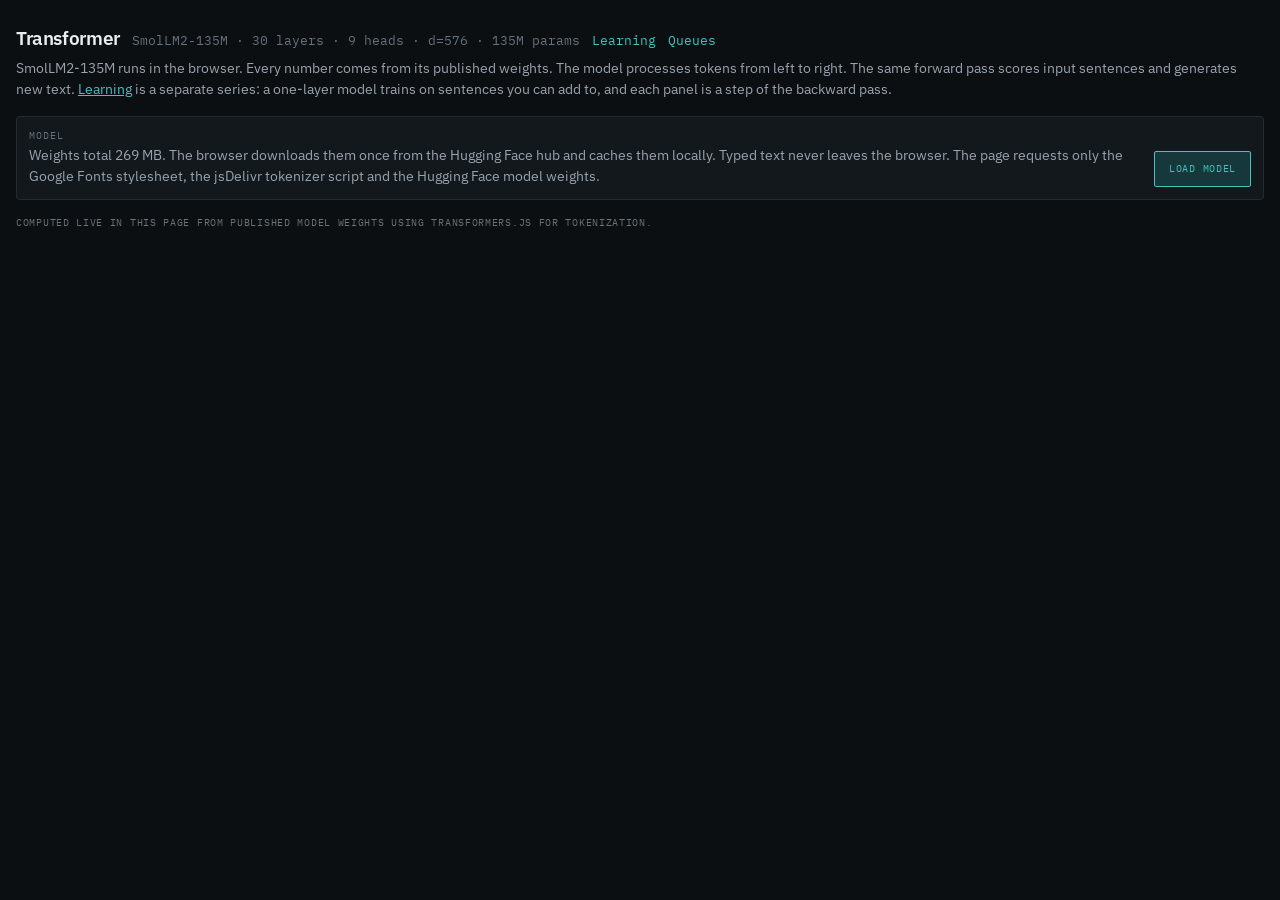
==== transformers/index.html @ 7611eb9d "Merge pull request #6 from locriani/learn-and-queues Add learning and queue explorer pages" ====
<!doctype html>
<html lang="en">
<head>
<meta charset="utf-8">
<meta name="viewport" content="width=device-width, initial-scale=1">
<title>Transformer</title>
<link rel="preconnect" href="https://fonts.googleapis.com">
<link rel="stylesheet" href="https://fonts.googleapis.com/css2?family=IBM+Plex+Mono:wght@400;500&family=IBM+Plex+Sans:wght@400;600&display=swap">
<link rel="stylesheet" href="style.css">
<script type="module" src="src/app.js"></script>
</head>
<body>
<main class="page">

  <header class="head">
    <div class="head-row">
      <h1>Transformer</h1>
      <span class="mono-id">SmolLM2-135M &middot; 30 layers &middot; 9 heads &middot; d=576 &middot; 135M params</span>
      <a class="mono-id" href="learn/">Learning</a>
      <a class="mono-id" href="queue/">Queues</a>
    </div>
    <p class="muted">SmolLM2-135M runs in the browser. Every number comes from its published weights. The model processes tokens from left to right. The same forward pass scores input sentences and generates new text. <a href="learn/">Learning</a> is a separate series: a one-layer model trains on sentences you can add to, and each panel is a step of the backward pass.</p>
  </header>

  <section id="gate" class="panel gate">
    <div class="stack tight grow">
      <span class="lbl">Model</span>
      <p id="gateText" class="muted">Weights total 269 MB. The browser downloads them once from the Hugging Face hub and caches them locally. Typed text never leaves the browser. The page requests only the Google Fonts stylesheet, the jsDelivr tokenizer script and the Hugging Face model weights.</p>
      <div class="bar tall" id="gateBar" hidden><i id="gateFill" style="width:0%"></i></div>
    </div>
    <button id="loadModel" class="btn pri">Load model</button>
  </section>

  <div id="app" class="col" hidden>

    <section id="ctx" class="panel ctx">
      <div class="stack grow">
        <label for="text" class="lbl">Sentence</label>
        <div class="row"><input id="text" class="text" type="text" autocomplete="off" value="The cat sat on the mat because it was tired."><button id="run" class="btn pri">Run</button><button id="random" class="btn">Random sentence</button></div>
        <span class="lbl">Tokens &middot; followed token</span>
        <div id="chips" class="chips"></div>
        <div class="stack tight">
          <span class="lbl">Layer</span>
          <div id="layers" class="chips"></div>
        </div>
      </div>
    </section>

    <nav id="tabs" class="tabs" aria-label="Stages"></nav>

    <section class="panel">
      <div class="panel-h">
        <h2 id="stageTitle"></h2>
        <p id="stageText" class="muted"></p>
      </div>
      <div class="panel-b">

        <div id="s1" hidden><div id="s1out" class="col"></div></div>

        <div id="s2" hidden class="col">
          <div class="controls">
            <label class="check" for="scale"><input id="scale" type="checkbox" checked> Scale scores by &radic;d<sub>k</sub> (8)</label>
          </div>
          <div id="s2out" class="col"></div>
        </div>

        <div id="s3" hidden><div id="s3out" class="col"></div></div>

        <div id="s4" hidden><div id="s4out" class="col"></div></div>

        <div id="s5" hidden><div id="s5out" class="col"></div></div>

        <div id="s6" hidden class="col">
          <div class="viewport"><canvas id="space3d" class="cv" tabindex="0" aria-label="3D view of token vectors across layers. Pointer drag rotates the view. Scroll zooms. Shift-drag pans. Arrow keys and plus or minus keys also adjust the view."></canvas></div>
          <div class="legend">
            <span><i style="background:var(--accent)"></i>followed token</span>
            <span><i style="background:var(--med)"></i>first token (attention sink)</span>
            <span><i style="background:var(--muted)"></i>other token</span>
            <span><i style="background:var(--ok)"></i>path of the followed token through the layers</span>
            <span><i style="background:var(--accent)"></i>attention between token pairs with brightness indicating strength</span>
            <span><i style="background:var(--fg)"></i>pair selected in the Attention tab with width and brightness indicating strength</span>
          </div>
          <div class="controls">
            <div class="stack tight grow">
              <label for="prog" class="lbl">Depth in the model &middot; <span id="progText"></span></label>
              <input id="prog" type="range" min="0" max="30" step="0.01" value="30">
              <div class="spread"><span class="lbl">embeddings</span><span class="lbl">layer 15</span><span class="lbl">layer 30</span></div>
            </div>
            <button id="reset6" class="btn">Reset view</button>
          </div>
        </div>

        <div id="s7" hidden class="col">
          <div id="s7gate" class="col">
            <span class="lbl">Loading word space</span>
            <p id="idxText" class="muted small">Embedding words…</p>
            <div class="bar tall"><i id="idxFill" style="width:0%"></i></div>
            <p class="note">Once per visit the model decodes the 49,152-token vocabulary and centers the embedding table. Arithmetic results can then match against every vocabulary entry. This step takes several seconds.</p>
          </div>
          <div id="s7body" class="col" hidden>
          <div class="viewport"><canvas id="wordSpace" class="cv" tabindex="0" aria-label="3D map of word embeddings. Pointer drag rotates the view. Scroll zooms. Shift-drag pans. Arrow keys and plus or minus keys also adjust the view."></canvas></div>
          <div class="controls">
            <div class="stack tight grow">
              <label for="wordIn" class="lbl">Custom word</label>
              <div class="row"><input id="wordIn" class="text" type="text" autocomplete="off" placeholder="e.g. tiger"><button id="addWord" class="btn">Add</button></div>
            </div>
            <button id="reset7" class="btn">Reset view</button>
          </div>
          <div class="stack">
            <label for="expr" class="lbl">Vector arithmetic &middot; addition and subtraction of word vectors</label>
            <div class="row"><input id="expr" class="text" type="text" autocomplete="off" value="king - man + woman" placeholder="e.g. king - man + woman"><button id="calc" class="btn pri">Calculate</button></div>
            <div id="examples" class="chips"></div>
          </div>
          <div id="s7calc" class="col"></div>
          <div id="s7out" class="col"></div>
          </div>
        </div>

        <div id="s8" hidden class="col">
          <div id="s8body" class="col">
            <div class="stack tight">
              <label for="gprompt" class="lbl">Prompt</label>
              <div class="row"><input id="gprompt" class="text" type="text" autocomplete="off" value="The cat sat on the mat because it"><button id="gstart" class="btn pri">Start</button></div>
            </div>
            <div class="stack tight"><span class="lbl">Text so far &middot; one chip per token with generated tokens in teal</span><div id="gtext" class="chips"></div></div>
            <div class="controls">
              <div class="stack tight grow">
                <label for="gtemp" class="lbl">Temperature &middot; <span id="gtempText">1.0</span></label>
                <input id="gtemp" type="range" min="0.1" max="2" step="0.1" value="1">
              </div>
              <div class="stack tight grow">
                <label for="gk" class="lbl">Top K &middot; only the <span id="gkText">40</span> most likely tokens can be picked</label>
                <input id="gk" type="range" min="1" max="100" step="1" value="40">
              </div>
              <button id="gsample" class="btn pri">Sample next token</button>
              <button id="ggreedy" class="btn">Take the top token</button>
            </div>
            <div id="gout" class="col"></div>
            <div class="controls">
              <div class="stack tight"><span class="lbl">Layer</span><div id="glayers" class="chips"></div></div>
              <div class="stack tight"><span class="lbl">Head</span><div id="gheads" class="chips"></div></div>
            </div>
            <div id="gattn" class="col"></div>
          </div>
        </div>

      </div>
    </section>
  </div>

  <p class="foot">Computed live in this page from published model weights using transformers.js for tokenization.</p>
</main>
</body>
</html>
---- transformers/style.css ----
/* rAIdteam design tokens (dark only). Flat surfaces, 1px hairlines, square radii, one interactive hue. */
:root {
  --bg: #0c0f12; --panel: #13181c; --raised: #1a2026; --sunk: #0a0d10;
  --fg: #e8edf1; --muted: #98a4ae; --faint: #66727c;
  --rule: #232c33; --rule-hi: #33404a;
  --accent: #3fc5bd; --accent-dim: #16383a;
  --crit: #ff6b63; --high: #ff9f45; --med: #e8c44a; --low: #7f8b95; --ok: #4fc98a; --absent: #b07a8a;
  --r-sm: 2px; --r-md: 3px; --r-lg: 4px;
  --sans: "IBM Plex Sans", ui-sans-serif, system-ui, sans-serif;
  --mono: "IBM Plex Mono", ui-monospace, SFMono-Regular, Menlo, monospace;
  color-scheme: dark;
}
* { box-sizing: border-box; }
body { margin: 0; background: var(--bg); color: var(--fg); font: 400 14px/21px var(--sans); }
button { font: inherit; color: inherit; }
a { color: var(--accent); }
a.mono-id { color: var(--accent); text-decoration: none; }
a.mono-id:hover { text-decoration: underline; }
:focus-visible { outline: 2px solid var(--accent); outline-offset: 1px; }
[hidden] { display: none !important; }

.page { margin: 0 auto; padding: 24px 16px 40px; display: flex; flex-direction: column; gap: 16px; }
.head { display: flex; flex-direction: column; gap: 6px; }
.head-row { display: flex; flex-wrap: wrap; align-items: baseline; gap: 4px 12px; }
h1 { margin: 0; font-size: 19px; line-height: 28px; font-weight: 600; letter-spacing: -0.02em; }
h2 { margin: 0; font-size: 12px; line-height: 18px; font-weight: 600; letter-spacing: .1em; text-transform: uppercase; }
p { margin: 0; }
.mono-id { font: 400 12.5px/19px var(--mono); color: var(--faint); }
.muted { color: var(--muted); }
.small { font-size: 12.5px; line-height: 19px; }
.note { color: var(--muted); font-size: 12.5px; line-height: 19px; }
.foot { color: var(--faint); font: 400 10px/14px var(--mono); letter-spacing: .07em; text-transform: uppercase; }
.lbl { font: 400 9.5px/14px var(--mono); letter-spacing: .11em; text-transform: uppercase; color: var(--faint); }

.panel { background: var(--panel); border: 1px solid var(--rule); border-radius: var(--r-lg); }
.panel-h { padding: 12px; border-bottom: 1px solid var(--rule); display: flex; flex-direction: column; gap: 4px; }
.panel-b { padding: 12px; display: flex; flex-direction: column; gap: 20px; min-width: 0; }
.ctx, .gate { padding: 12px; display: flex; flex-wrap: wrap; gap: 16px 24px; align-items: flex-end; justify-content: space-between; }
.stack { display: flex; flex-direction: column; gap: 8px; min-width: 0; }
.stack.tight { gap: 2px; }
.col { display: flex; flex-direction: column; gap: 20px; min-width: 0; }
.row { display: flex; gap: 8px; align-items: center; }
.grow { flex: 1 1 260px; }
.spread { display: flex; justify-content: space-between; gap: 8px; }
.controls { display: flex; flex-wrap: wrap; gap: 12px 24px; align-items: flex-end; }
.chips { display: flex; flex-wrap: wrap; gap: 4px; }
.scroll { overflow-x: auto; }

.btn { cursor: pointer; background: var(--panel); border: 1px solid var(--rule-hi); color: var(--muted); border-radius: var(--r-sm); padding: 10px 14px; font: 400 10px/14px var(--mono); letter-spacing: .07em; text-transform: uppercase; }
.btn:hover:not(:disabled) { background: var(--raised); color: var(--fg); }
.btn.pri { background: var(--accent-dim); border-color: var(--accent); color: var(--accent); }
.btn:disabled { opacity: .5; cursor: not-allowed; }
.chip { cursor: pointer; display: flex; flex-direction: column; align-items: center; background: var(--panel); border: 1px solid var(--rule); color: var(--fg); border-radius: var(--r-sm); padding: 6px 10px; min-width: 48px; min-height: 48px; font: 400 13px/19px var(--mono); }
.chip:hover { background: var(--raised); }
.chip.on { background: var(--accent-dim); border-color: var(--accent); color: var(--accent); }
.chip.small { min-height: 32px; min-width: 40px; padding: 2px 8px; font-size: 12.5px; flex-direction: row; gap: 6px; align-items: center; justify-content: center; }
.tabs { display: grid; grid-template-columns: repeat(auto-fit, minmax(min(130px, 100%), 1fr)); gap: 1px; background: var(--rule); border: 1px solid var(--rule); border-radius: var(--r-lg); overflow: hidden; }
.tab { cursor: pointer; display: flex; gap: 8px; align-items: baseline; background: var(--panel); border: 0; color: var(--muted); padding: 14px; text-align: left; font: 600 12px/18px var(--sans); letter-spacing: .1em; text-transform: uppercase; }
.tab i { font: 400 11px/18px var(--mono); color: var(--faint); font-style: normal; }
.tab:hover { background: var(--raised); color: var(--fg); }
.tab.on { background: var(--sunk); color: var(--accent); }
.check { display: flex; gap: 8px; align-items: center; cursor: pointer; color: var(--muted); font-size: 12.5px; line-height: 19px; min-height: 32px; }
input[type=range] { accent-color: var(--accent); width: 100%; }
input[type=checkbox] { accent-color: var(--accent); width: 16px; height: 16px; margin: 0; }
.text { background: var(--sunk); border: 1px solid var(--rule-hi); color: var(--fg); border-radius: var(--r-sm); padding: 8px 10px; font: 400 13px/19px var(--mono); min-width: 0; flex: 1; }
textarea.text { resize: vertical; width: 100%; }

/* tables drawn by hairlines */
.table { display: flex; flex-direction: column; border: 1px solid var(--rule); border-radius: var(--r-md); background: var(--bg); }
.tr { display: flex; gap: 12px; align-items: center; padding: 6px 8px; border-bottom: 1px solid var(--rule); width: 100%; text-align: left; }
.tr:last-child { border-bottom: 0; }
.th { background: var(--sunk); align-items: flex-end; }
.tr.on { background: var(--accent-dim); }
button.tr { cursor: pointer; background: transparent; border: 0; border-bottom: 1px solid var(--rule); }
button.tr:hover { background: var(--raised); }
button.tr.on { background: var(--accent-dim); }
button.tr:last-child { border-bottom: 0; }
.mono { font: 400 13px/19px var(--mono); }
.num { font: 400 12.5px/19px var(--mono); text-align: right; flex: 0 0 56px; }
.num.wide { flex: 1 1 auto; margin-left: auto; padding-left: 12px; }
.bar { flex: 1 1 0; height: 6px; background: var(--sunk); }
.bar.tall { height: 8px; }
.bar > i { display: block; height: 100%; background: var(--accent); }
.bar > i.grey { background: var(--muted); }
.step-name { font: 500 12.5px/19px var(--mono); color: var(--accent); }

/* embedding strips: one row per token, one pixel column per dimension */
.strip { display: flex; border: 1px solid var(--rule); border-radius: var(--r-md); background: var(--sunk); }
.strip-l { flex: 0 0 120px; display: flex; flex-direction: column; border-right: 1px solid var(--rule); }
.strip-l > div, .strip-l > button { display: flex; align-items: center; justify-content: space-between; gap: 6px; padding: 0 8px; font: 400 11.5px/17px var(--mono); overflow: hidden; white-space: nowrap; }
.strip-l > button { border: 0; background: transparent; color: inherit; cursor: pointer; text-align: left; }
.strip-l > button:hover { background: var(--raised); }
.strip-l > .on { background: var(--accent-dim); color: var(--accent); }
.strip canvas { flex: 1 1 0; min-width: 0; display: block; image-rendering: pixelated; }

/* heatmap */
.heat { min-width: 480px; display: flex; flex-direction: column; gap: 1px; background: var(--rule); border: 1px solid var(--rule); border-radius: var(--r-md); }
.heat-r { display: flex; gap: 1px; }
.heat-r.hrow { background: var(--sunk); }
.heat .hc { flex: 1 1 0; min-width: 0; text-align: center; font: 400 10.5px/17px var(--mono); padding: 6px 0; overflow: hidden; }
.hd { flex: 1 1 0; min-width: 0; height: 76px; padding: 6px 0; display: flex; align-items: center; justify-content: flex-start; writing-mode: vertical-rl; transform: rotate(180deg); white-space: nowrap; overflow: hidden; text-overflow: ellipsis; font: 400 11.5px/17px var(--mono); color: var(--muted); }
.rowbtn { cursor: pointer; flex: 0 0 72px; background: var(--sunk); border: 0; color: var(--muted); text-align: right; padding: 0 8px; min-height: 30px; font: 400 11.5px/17px var(--mono); white-space: nowrap; overflow: hidden; text-overflow: ellipsis; }
button.hd, button.hh { border: 0; background: transparent; cursor: pointer; }
.hd:hover, .hh:hover { color: var(--fg); }
.rowbtn:hover { color: var(--fg); background: var(--raised); }
.rowbtn.on { background: var(--accent-dim); color: var(--accent); }

.viewport { border: 1px solid var(--rule); border-radius: var(--r-md); background: var(--sunk); overflow: hidden; }
.cv { display: block; width: 100%; height: 520px; cursor: grab; touch-action: none; }
.cv.still { cursor: default; }
.cv.store { height: 420px; cursor: pointer; }
.cv.trace { height: 220px; }
.cv.knee { height: 260px; }
.cv.dist { height: 240px; }
.formula { display: flex; flex-wrap: wrap; align-items: center; gap: 8px 10px; }
.formula .group { display: inline-flex; align-items: center; gap: 8px; }
.formula button { display: flex; flex-direction: column; align-items: center; gap: 2px; min-width: 64px; min-height: 76px; cursor: pointer; background: var(--sunk); border: 1px solid var(--rule); color: var(--fg); border-radius: var(--r-sm); padding: 8px 14px 6px; }
.formula .sym { font: 500 40px/1 var(--mono); }
.formula .subn { font: 400 12px/16px var(--mono); color: var(--muted); }
.formula .op { font: 500 40px/1 var(--mono); color: var(--faint); }
.formula button.on, .formula button:hover { background: var(--accent-dim); border-color: var(--accent); color: var(--accent); }
.formula button.on .subn, .formula button:hover .subn { color: var(--accent); }
.formula.sub .sym, .formula.sub .op { font-size: 26px; }
.formula.sub button { min-width: 48px; min-height: 48px; padding: 6px 10px; }
.layout { cursor: pointer; text-align: left; background: transparent; border: 0; padding: 0; color: var(--muted); font: 600 12px/18px var(--sans); letter-spacing: .1em; text-transform: uppercase; }
.layout.on, .layout:hover { color: var(--accent); }
.pair { display: grid; grid-template-columns: 1fr 1fr; gap: 16px; }
@media (max-width: 720px) { .pair { grid-template-columns: 1fr; } .formula .sym, .formula .op { font-size: 32px; } }
.cv:active { cursor: grabbing; }
.faint { color: var(--faint); }
.chip.sp:not(.on) > span:first-child { color: var(--med); }
button.hc { border: 0; cursor: pointer; color: var(--fg); }
.hc.on { outline: 2px solid var(--accent); outline-offset: -2px; }
.hh { flex: 1 1 0; min-width: 0; text-align: center; font: 400 10.5px/17px var(--mono); color: var(--muted); padding: 4px 0; }
.chip.gen:not(.on) { color: var(--accent); }
.legend { display: flex; flex-wrap: wrap; gap: 4px 16px; }
.legend > span { display: flex; gap: 6px; align-items: center; font: 400 11.5px/17px var(--mono); color: var(--muted); }
.legend i { display: block; width: 8px; height: 8px; border-radius: var(--r-sm); }

.sents { display: flex; flex-direction: column; gap: 6px; }
.sent { display: flex; gap: 8px; align-items: center; padding: 4px; border-radius: var(--r-sm); }
.sent.on { background: var(--accent-dim); }
.toks { display: flex; flex-wrap: wrap; gap: 4px; flex: 1; min-width: 0; }
.tok { flex: 1 1 88px; min-width: 0; display: flex; flex-direction: column; gap: 6px; background: var(--sunk); border: 1px solid var(--rule); border-radius: var(--r-sm); padding: 8px 8px 6px; cursor: pointer; font: 400 13px/19px var(--mono); color: var(--fg); text-align: left; }
.mono.clip { flex: 1 1 180px; min-width: 0; overflow: hidden; text-overflow: ellipsis; white-space: nowrap; }
.tok.on { border-color: var(--accent); color: var(--accent); }
.tok:hover { background: var(--raised); }
.meter { display: block; height: 8px; background: var(--panel); }
.meter > i { display: block; height: 100%; }
.signed { flex: 1; display: flex; height: 8px; background: var(--sunk); }
.signed .half { flex: 1; display: flex; height: 100%; }
.signed .neg { justify-content: flex-end; }
.signed .half > i { display: block; height: 100%; }
.signed .neg > i { background: var(--high); }
.signed .pos > i { background: var(--accent); }
.lbl.hot { color: var(--accent); }
.bop { color: var(--accent); font: 500 16px/1 var(--mono); }
.vbars { display: flex; gap: 2px; align-items: flex-end; }
.vcol { flex: 1; min-width: 0; display: flex; flex-direction: column; gap: 3px; }
.vcol .half { height: 44px; display: flex; flex-direction: column; background: var(--sunk); }
.vcol .up { justify-content: flex-end; border-bottom: 1px solid var(--rule-hi); }
.vcol .dn { justify-content: flex-start; }
.vcol i { display: block; width: 100%; }
.vcol .up i { background: var(--accent); }
.vcol .dn i { background: var(--high); }
.vcol.on .vlbl { color: var(--accent); }
.vlbl { text-align: center; font: 400 10px/12px var(--mono); color: var(--faint); overflow: hidden; white-space: nowrap; }
.vbars.words .half { height: 72px; }
.vlbl.vert { writing-mode: vertical-rl; transform: rotate(180deg); height: 48px; align-self: center; }
.addpic { display: flex; flex-wrap: wrap; gap: 8px 10px; align-items: center; }
.addpic > .stack { flex: 1 1 200px; min-width: 0; }
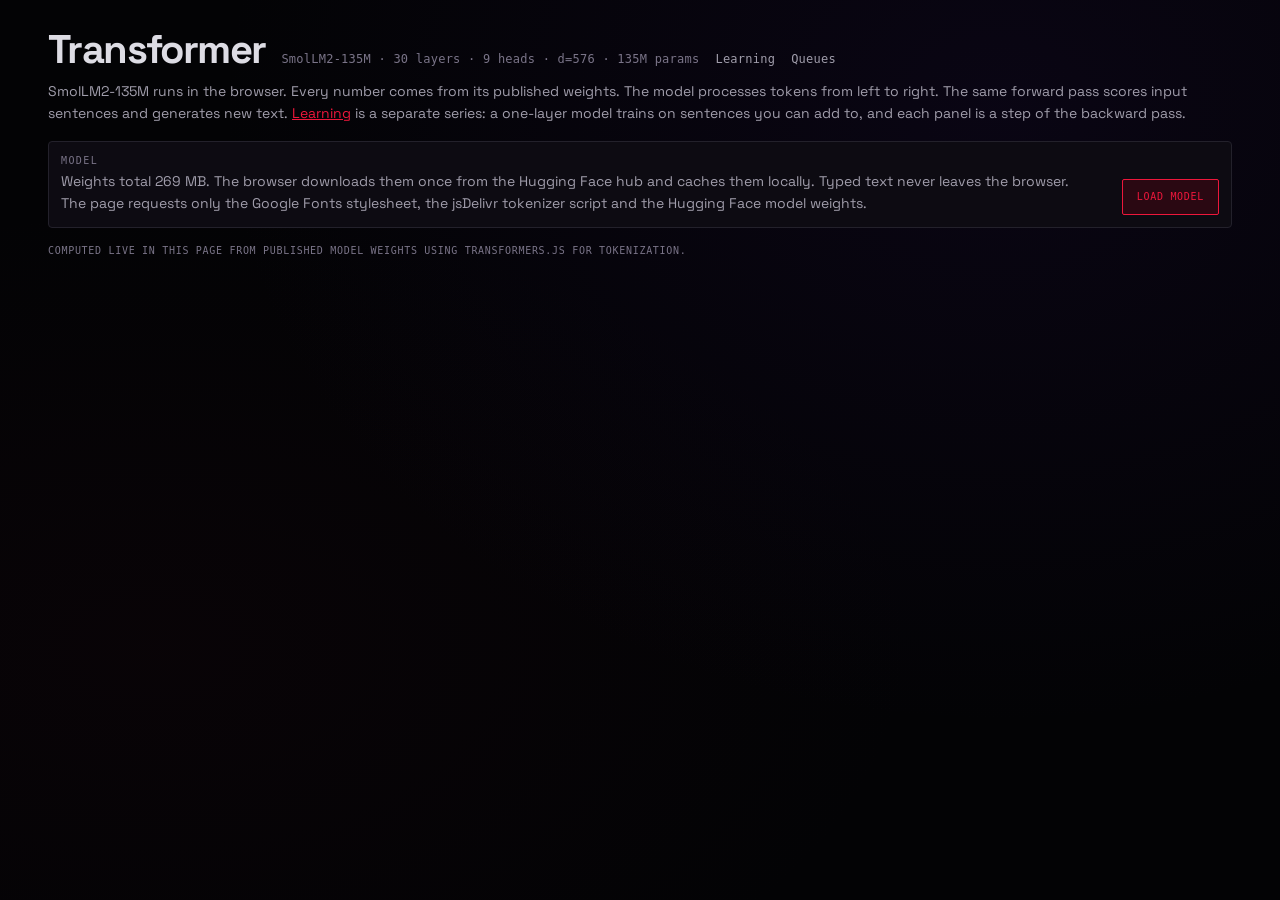
==== commit b68292b9: "Match swe-concepts chrome to portfolio visual language. Adopt the near-black/crimson Space Grotesk p" ====
--- a/transformers/index.html
+++ b/transformers/index.html
@@ -5,7 +5,8 @@
 <meta name="viewport" content="width=device-width, initial-scale=1">
 <title>Transformer</title>
 <link rel="preconnect" href="https://fonts.googleapis.com">
-<link rel="stylesheet" href="https://fonts.googleapis.com/css2?family=IBM+Plex+Mono:wght@400;500&family=IBM+Plex+Sans:wght@400;600&display=swap">
+<link rel="preconnect" href="https://fonts.gstatic.com" crossorigin>
+<link rel="stylesheet" href="https://fonts.googleapis.com/css2?family=Space+Grotesk:wght@400;500;600;700&display=swap">
 <link rel="stylesheet" href="style.css">
 <script type="module" src="src/app.js"></script>
 </head>
@@ -122,7 +123,7 @@
               <label for="gprompt" class="lbl">Prompt</label>
               <div class="row"><input id="gprompt" class="text" type="text" autocomplete="off" value="The cat sat on the mat because it"><button id="gstart" class="btn pri">Start</button></div>
             </div>
-            <div class="stack tight"><span class="lbl">Text so far &middot; one chip per token with generated tokens in teal</span><div id="gtext" class="chips"></div></div>
+            <div class="stack tight"><span class="lbl">Text so far &middot; one chip per token with generated tokens in crimson</span><div id="gtext" class="chips"></div></div>
             <div class="controls">
               <div class="stack tight grow">
                 <label for="gtemp" class="lbl">Temperature &middot; <span id="gtempText">1.0</span></label>
--- a/transformers/style.css
+++ b/transformers/style.css
@@ -1,36 +1,47 @@
-/* rAIdteam design tokens (dark only). Flat surfaces, 1px hairlines, square radii, one interactive hue. */
+/* Portfolio visual language: near-black ground, pale type, crimson accent, violet atmosphere. */
 :root {
-  --bg: #0c0f12; --panel: #13181c; --raised: #1a2026; --sunk: #0a0d10;
-  --fg: #e8edf1; --muted: #98a4ae; --faint: #66727c;
-  --rule: #232c33; --rule-hi: #33404a;
-  --accent: #3fc5bd; --accent-dim: #16383a;
+  --bg: #030305; --panel: #0d0b12; --raised: #16131c; --sunk: #09070d;
+  --fg: #dddce4; --muted: #a09dab; --faint: #7a7488;
+  --rule: #23212b; --rule-hi: #302b38;
+  --accent: #ed173b; --accent-dim: #2a0812;
   --crit: #ff6b63; --high: #ff9f45; --med: #e8c44a; --low: #7f8b95; --ok: #4fc98a; --absent: #b07a8a;
   --r-sm: 2px; --r-md: 3px; --r-lg: 4px;
-  --sans: "IBM Plex Sans", ui-sans-serif, system-ui, sans-serif;
-  --mono: "IBM Plex Mono", ui-monospace, SFMono-Regular, Menlo, monospace;
+  --sans: "Space Grotesk", Arial, sans-serif;
+  --mono: "SFMono-Regular", Consolas, ui-monospace, monospace;
   color-scheme: dark;
 }
 * { box-sizing: border-box; }
-body { margin: 0; background: var(--bg); color: var(--fg); font: 400 14px/21px var(--sans); }
+body {
+  margin: 0;
+  background: var(--bg);
+  color: var(--fg);
+  font: 400 14px/1.6 var(--sans);
+  min-height: 100svh;
+  background-image:
+    radial-gradient(ellipse at 78% 12%, #2910582d, transparent 55%),
+    radial-gradient(ellipse at 12% 72%, #42091916, transparent 48%);
+  background-attachment: fixed;
+}
 button { font: inherit; color: inherit; }
 a { color: var(--accent); }
-a.mono-id { color: var(--accent); text-decoration: none; }
-a.mono-id:hover { text-decoration: underline; }
-:focus-visible { outline: 2px solid var(--accent); outline-offset: 1px; }
+a.mono-id:link, a.mono-id:visited { color: var(--muted); text-decoration: none; }
+a.mono-id:hover, a.mono-id:focus-visible { color: var(--accent); }
+:focus-visible { outline: 2px solid var(--accent); outline-offset: 5px; }
+::selection { background: var(--accent); color: var(--bg); }
 [hidden] { display: none !important; }
 
-.page { margin: 0 auto; padding: 24px 16px 40px; display: flex; flex-direction: column; gap: 16px; }
-.head { display: flex; flex-direction: column; gap: 6px; }
-.head-row { display: flex; flex-wrap: wrap; align-items: baseline; gap: 4px 12px; }
-h1 { margin: 0; font-size: 19px; line-height: 28px; font-weight: 600; letter-spacing: -0.02em; }
-h2 { margin: 0; font-size: 12px; line-height: 18px; font-weight: 600; letter-spacing: .1em; text-transform: uppercase; }
+.page { margin: 0 auto; padding: 28px clamp(16px, 4vw, 48px) 56px; display: flex; flex-direction: column; gap: 16px; max-width: 1600px; }
+.head { display: flex; flex-direction: column; gap: 8px; }
+.head-row { display: flex; flex-wrap: wrap; align-items: baseline; gap: 6px 16px; }
+h1 { margin: 0; font-size: clamp(28px, 4vw, 40px); line-height: 1.1; font-weight: 700; letter-spacing: -0.04em; }
+h2 { margin: 0; font: 500 11px/1.5 var(--mono); letter-spacing: .14em; text-transform: uppercase; color: var(--muted); }
 p { margin: 0; }
-.mono-id { font: 400 12.5px/19px var(--mono); color: var(--faint); }
+.mono-id { font: 400 12px/1.5 var(--mono); color: var(--faint); letter-spacing: .02em; }
 .muted { color: var(--muted); }
 .small { font-size: 12.5px; line-height: 19px; }
 .note { color: var(--muted); font-size: 12.5px; line-height: 19px; }
 .foot { color: var(--faint); font: 400 10px/14px var(--mono); letter-spacing: .07em; text-transform: uppercase; }
-.lbl { font: 400 9.5px/14px var(--mono); letter-spacing: .11em; text-transform: uppercase; color: var(--faint); }
+.lbl { font: 400 10px/1.4 var(--mono); letter-spacing: .14em; text-transform: uppercase; color: var(--faint); }
 
 .panel { background: var(--panel); border: 1px solid var(--rule); border-radius: var(--r-lg); }
 .panel-h { padding: 12px; border-bottom: 1px solid var(--rule); display: flex; flex-direction: column; gap: 4px; }
@@ -46,9 +57,10 @@
 .chips { display: flex; flex-wrap: wrap; gap: 4px; }
 .scroll { overflow-x: auto; }
 
-.btn { cursor: pointer; background: var(--panel); border: 1px solid var(--rule-hi); color: var(--muted); border-radius: var(--r-sm); padding: 10px 14px; font: 400 10px/14px var(--mono); letter-spacing: .07em; text-transform: uppercase; }
-.btn:hover:not(:disabled) { background: var(--raised); color: var(--fg); }
+.btn { cursor: pointer; background: transparent; border: 1px solid var(--rule-hi); color: var(--muted); border-radius: var(--r-sm); padding: 10px 14px; font: 400 10px/14px var(--mono); letter-spacing: .07em; text-transform: uppercase; }
+.btn:hover:not(:disabled) { background: var(--fg); color: var(--bg); border-color: var(--fg); }
 .btn.pri { background: var(--accent-dim); border-color: var(--accent); color: var(--accent); }
+.btn.pri:hover:not(:disabled) { background: var(--accent); color: var(--bg); border-color: var(--accent); }
 .btn:disabled { opacity: .5; cursor: not-allowed; }
 .chip { cursor: pointer; display: flex; flex-direction: column; align-items: center; background: var(--panel); border: 1px solid var(--rule); color: var(--fg); border-radius: var(--r-sm); padding: 6px 10px; min-width: 48px; min-height: 48px; font: 400 13px/19px var(--mono); }
 .chip:hover { background: var(--raised); }
